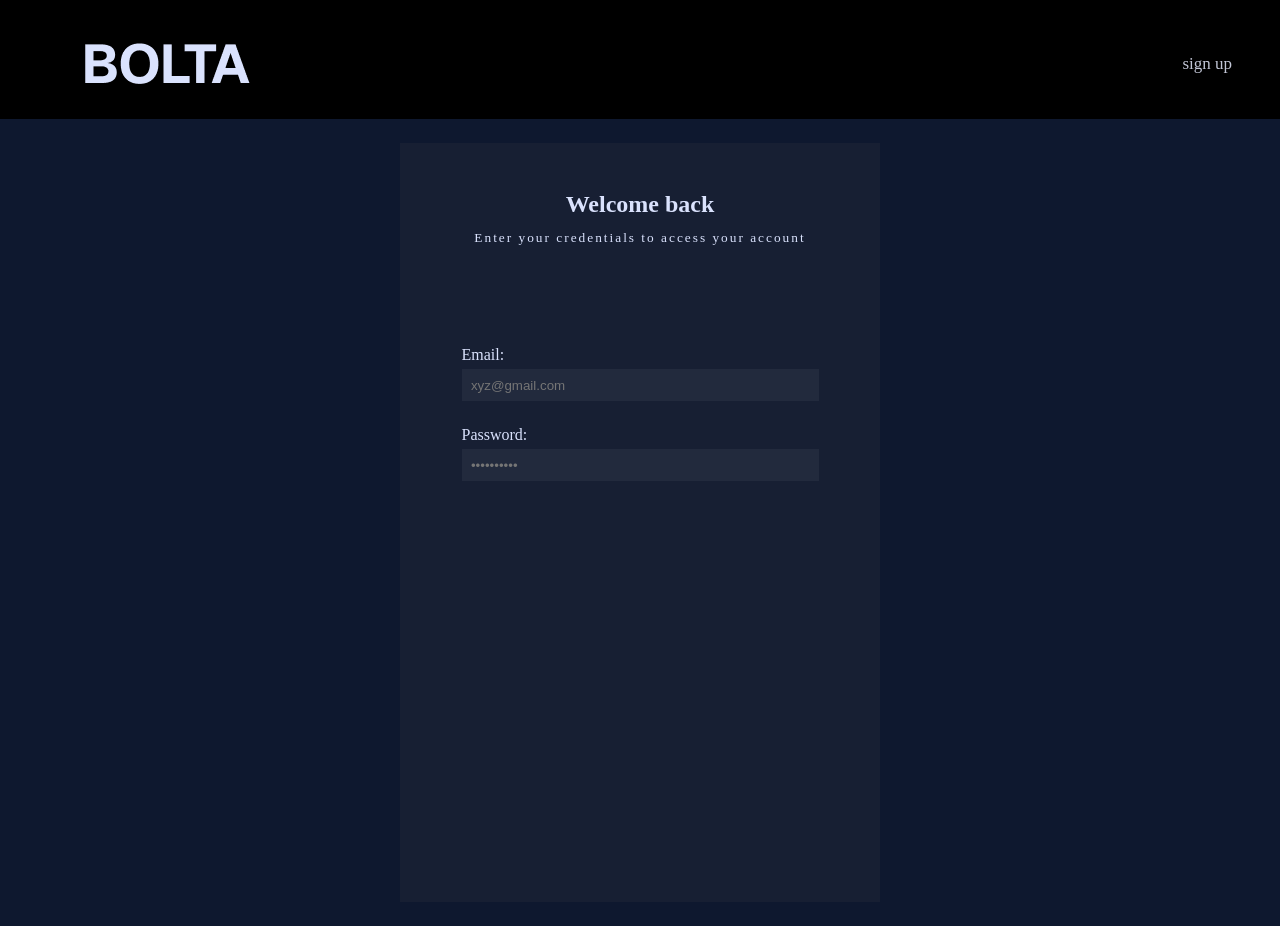
==== index.html @ 8d1f7f2f "initial commit" ====
<!DOCTYPE html>
<html lang="en">
<head>
    <meta charset="UTF-8">
    <meta name="viewport" content="width=device-width, initial-scale=1.0">
    <title>Document</title>
    <link rel="stylesheet" href="style.css">
</head>
<body>
    <header>
        <div class="headerText">
        <!-- <h1 class="logo">BOLTA</h1> -->
         <img class="logo" src="./Container.png">
        <p class="signUp">sign up</p></div>
    </header>
    <main>
        <div class="container">
          <div class="cTopHeading"> <h2>Welcome back</h2></div>
          <div class="subcTopHeading"> <p>Enter your credentials to access your account</p></div>
          <div class="emailButton">
<label for="userPassword">Email: </label>
<input type="text" size="43" maxlength="30" placeholder="  xyz@gmail.com"/>
          </div>
          
          <div class="Passward">
            <label for="userPassword">Password: </label>
            <input type="password" size="43" maxlength="10" placeholder="  ••••••••••"/>
          </div>
        </div>
    </main>
</body>
</html>
---- style.css ----
*{
    margin: 0px;
}
body{
    background-color: #0e182f;
}
header{
    background-color: #000000;
    height: 119px;
 align-content: center;
}
.headerText{
   display: flex;
 justify-content: space-between;
 align-items: center;
padding-left: 48px;
padding-right: 48px;
padding-top: 28px;
padding-bottom: 28px;
 
}
.signUp{
   font-size: 17px;
    color: #C2C6D6;
    
}
main{
    
    height: 807px;
display: flex;
justify-content: center;
align-items: center;
}
.container{
    width:480px ;
    height: 759px;
    background-color: #171F33;
    color: #DAE2FD;
    display: grid;
    justify-content: center;
    justify-items: center;
    align-content: start;
  
}
.cTopHeading{
/* display: grid;
justify-content: center; */
padding-top: 48px;
}
.subcTopHeading{
    /* display: grid;
    justify-content: center; */
    padding-top: 12px;
   font-size: smaller;
   letter-spacing: 2px;
}
label{
    display: block;
}
.emailButton{
 padding-top: 100px;
 
}
input{
   margin-top: 5px;
    border: 0;
    color: #8C909F;
    background-color: #222A3D;
    height: 30px;
}
.Passward{
    padding-top: 25px;
}
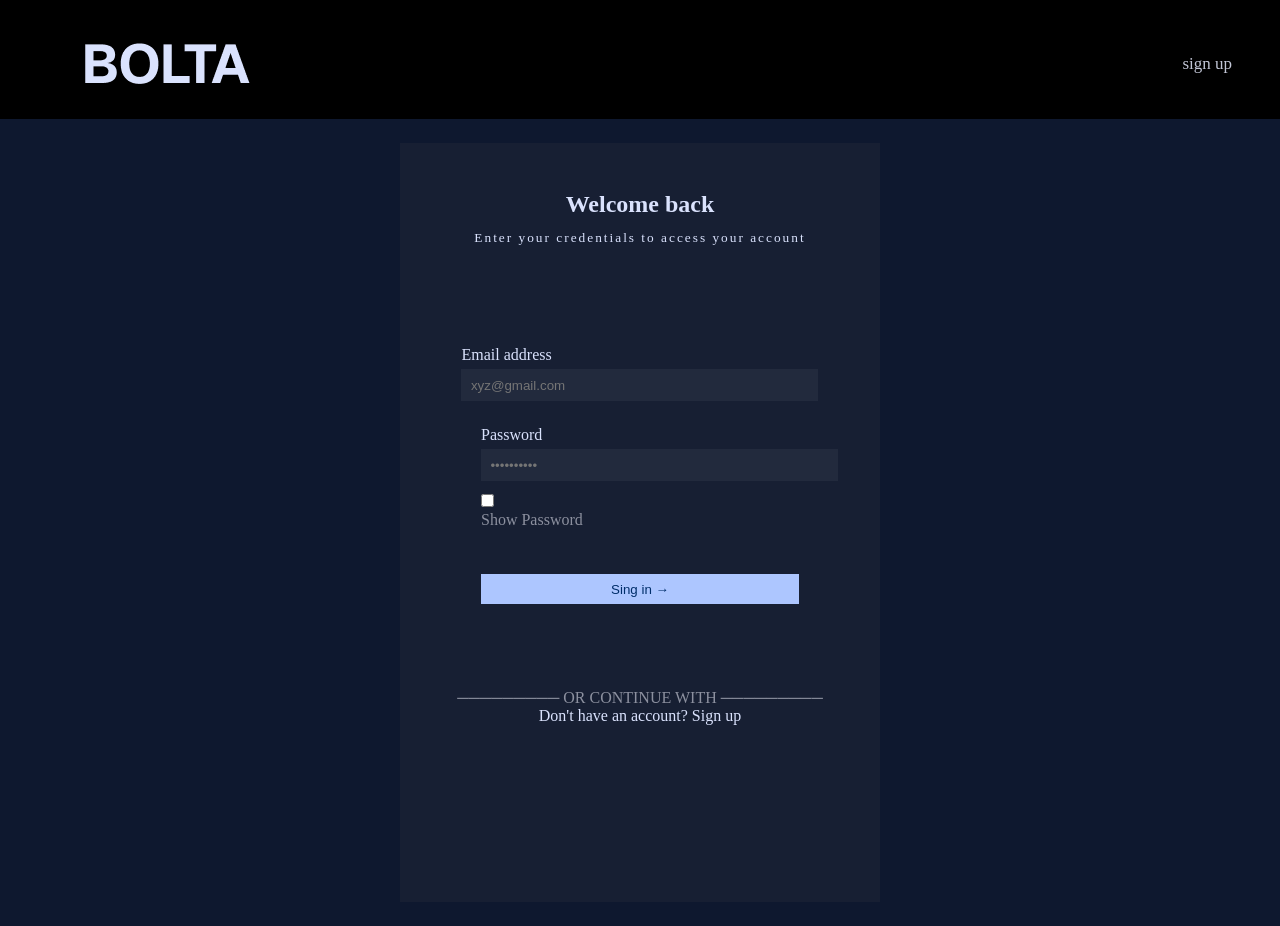
==== commit f4f9778d: "initial commit" ====
--- a/index.html
+++ b/index.html
@@ -18,14 +18,25 @@
           <div class="cTopHeading"> <h2>Welcome back</h2></div>
           <div class="subcTopHeading"> <p>Enter your credentials to access your account</p></div>
           <div class="emailButton">
-<label for="userPassword">Email: </label>
-<input type="text" size="43" maxlength="30" placeholder="  xyz@gmail.com"/>
+<label for="Email">Email address </label>
+<input class="bothinpEP" type="text" size="43" maxlength="30" placeholder="  xyz@gmail.com"/>
           </div>
           
           <div class="Passward">
-            <label for="userPassword">Password: </label>
-            <input type="password" size="43" maxlength="10" placeholder="  ••••••••••"/>
+            <label for="userPassword">Password </label>
+            <input class="bothinpEP" type="password" size="43" maxlength="10" placeholder="  ••••••••••"/>
+            <div class="showpassward">
+                 <input  type="checkbox" onclick="myFunction()">
+                <p>Show Password</p>
+            </div>
           </div>
+         
+          <button class="signin">Sing in →</button>
+
+          <p class="Or">───────── OR CONTINUE WITH ─────────</p>
+
+
+          <p>Don't have an account? <a>Sign up</a></p>
         </div>
     </main>
 </body>
--- a/style.css
+++ b/style.css
@@ -1,10 +1,10 @@
 *{
-    margin: 0px;
+   margin: 0px;
 }
 body{
     background-color: #0e182f;
 }
-header{
+header{ 
     background-color: #000000;
     height: 119px;
  align-content: center;
@@ -61,13 +61,33 @@
  padding-top: 100px;
  
 }
-input{
+.bothinpEP{
    margin-top: 5px;
     border: 0;
     color: #8C909F;
     background-color: #222A3D;
     height: 30px;
 }
+
 .Passward{
+    width: 318px;
     padding-top: 25px;
 }
+.signin{
+    margin-top: 45px;
+    border: 0;
+    color: #002E6A;
+    background-color: #ADC6FF;
+    width: 318px;
+    height: 30px;
+   
+}
+.showpassward{
+    margin-top: 12px;
+    display: inline-block;
+    color: #8C909F;
+}
+.Or{
+    color: #8C909F;
+    margin-top: 85px;
+}
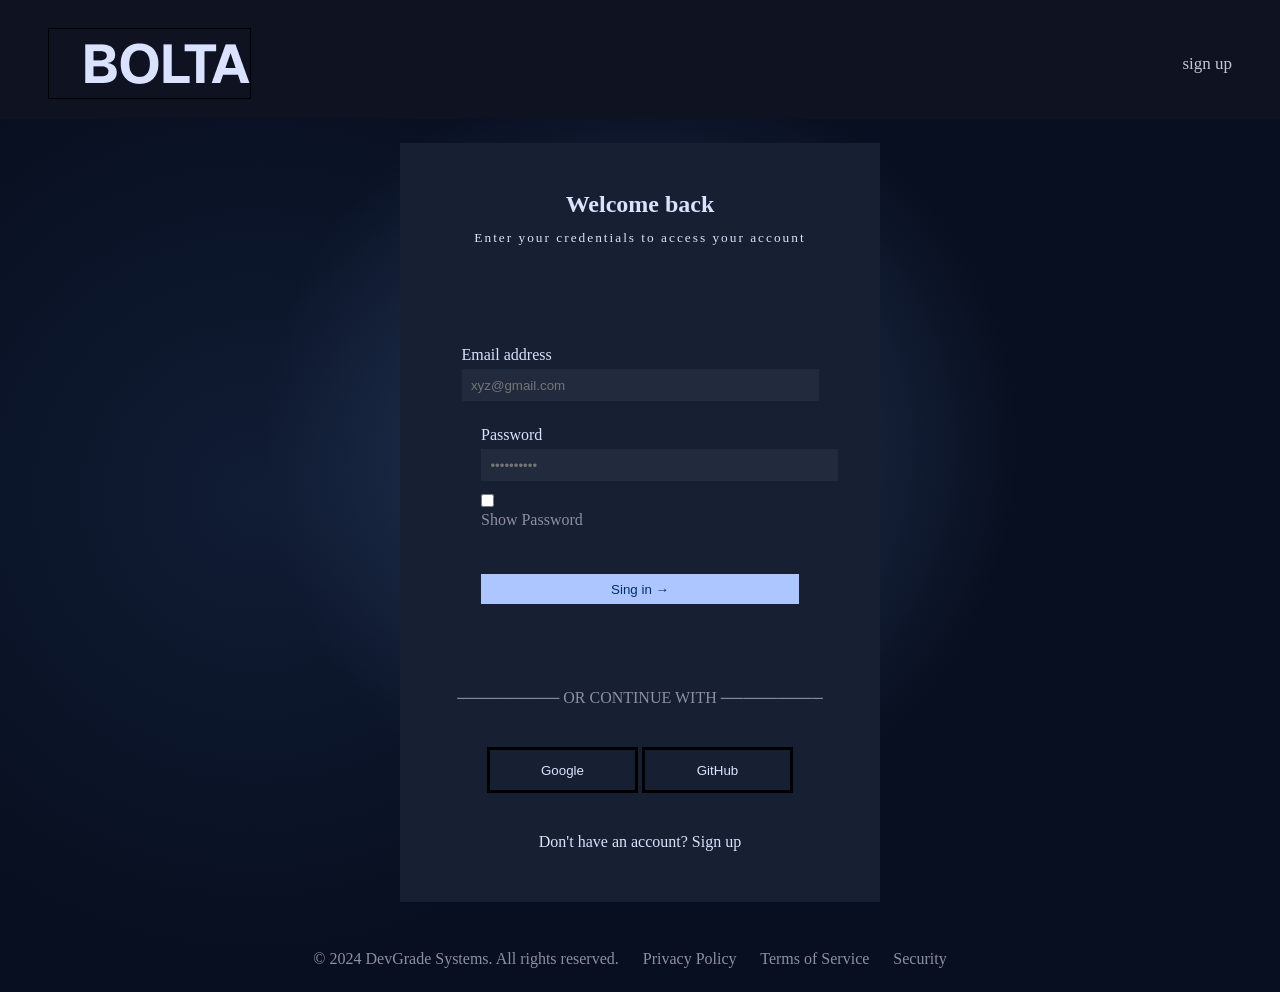
==== commit c136106e: "initial commit" ====
--- a/index.html
+++ b/index.html
@@ -34,10 +34,20 @@
           <button class="signin">Sing in →</button>
 
           <p class="Or">───────── OR CONTINUE WITH ─────────</p>
-
-
+          
+          <div id="googleGit">
+<button class="googleGit">Google</button>
+<button class="googleGit">GitHub</button>
+</div>
           <p>Don't have an account? <a>Sign up</a></p>
         </div>
     </main>
+    <footer>
+        <div>
+        <span class="copyrightSec">© 2024 DevGrade Systems. All rights reserved.</span>
+        <span class="copyrightSec">   Privacy Policy</span>
+        <span class="copyrightSec">Terms of Service</span>
+        <span class="copyrightSec">Security</span></div>
+    </footer>
 </body>
 </html>
--- a/style.css
+++ b/style.css
@@ -1,11 +1,23 @@
 *{
    margin: 0px;
 }
-body{
-    background-color: #0e182f;
+body{ min-height: 100vh;
+
+    background:
+        radial-gradient(
+            circle at 50% 45%,
+            rgba(58, 83, 125, 0.65),
+            transparent 45%
+        ),
+        radial-gradient(
+            circle at 20% 50%,
+            rgba(35, 60, 100, 0.3),
+            transparent 40%
+        ),
+        #080f20;
 }
 header{ 
-    background-color: #000000;
+    background-color: #0f1321;
     height: 119px;
  align-content: center;
 }
@@ -32,6 +44,7 @@
 align-items: center;
 }
 .container{
+    
     width:480px ;
     height: 759px;
     background-color: #171F33;
@@ -90,4 +103,27 @@
 .Or{
     color: #8C909F;
     margin-top: 85px;
+}
+.googleGit{
+    
+   border: solid black;
+    color: #DAE2FD;
+    background-color: #171F33;
+    width: 151px;
+    height: 46px;
+   
+}
+#googleGit{
+   margin: 40px;
+}
+footer{
+    color: #8C909F;
+     display: grid;
+    justify-content: center;
+    justify-items: center;
+    align-content: start;
+ margin: 24px;
+}
+.copyrightSec{
+    margin-right: 20px;
 }
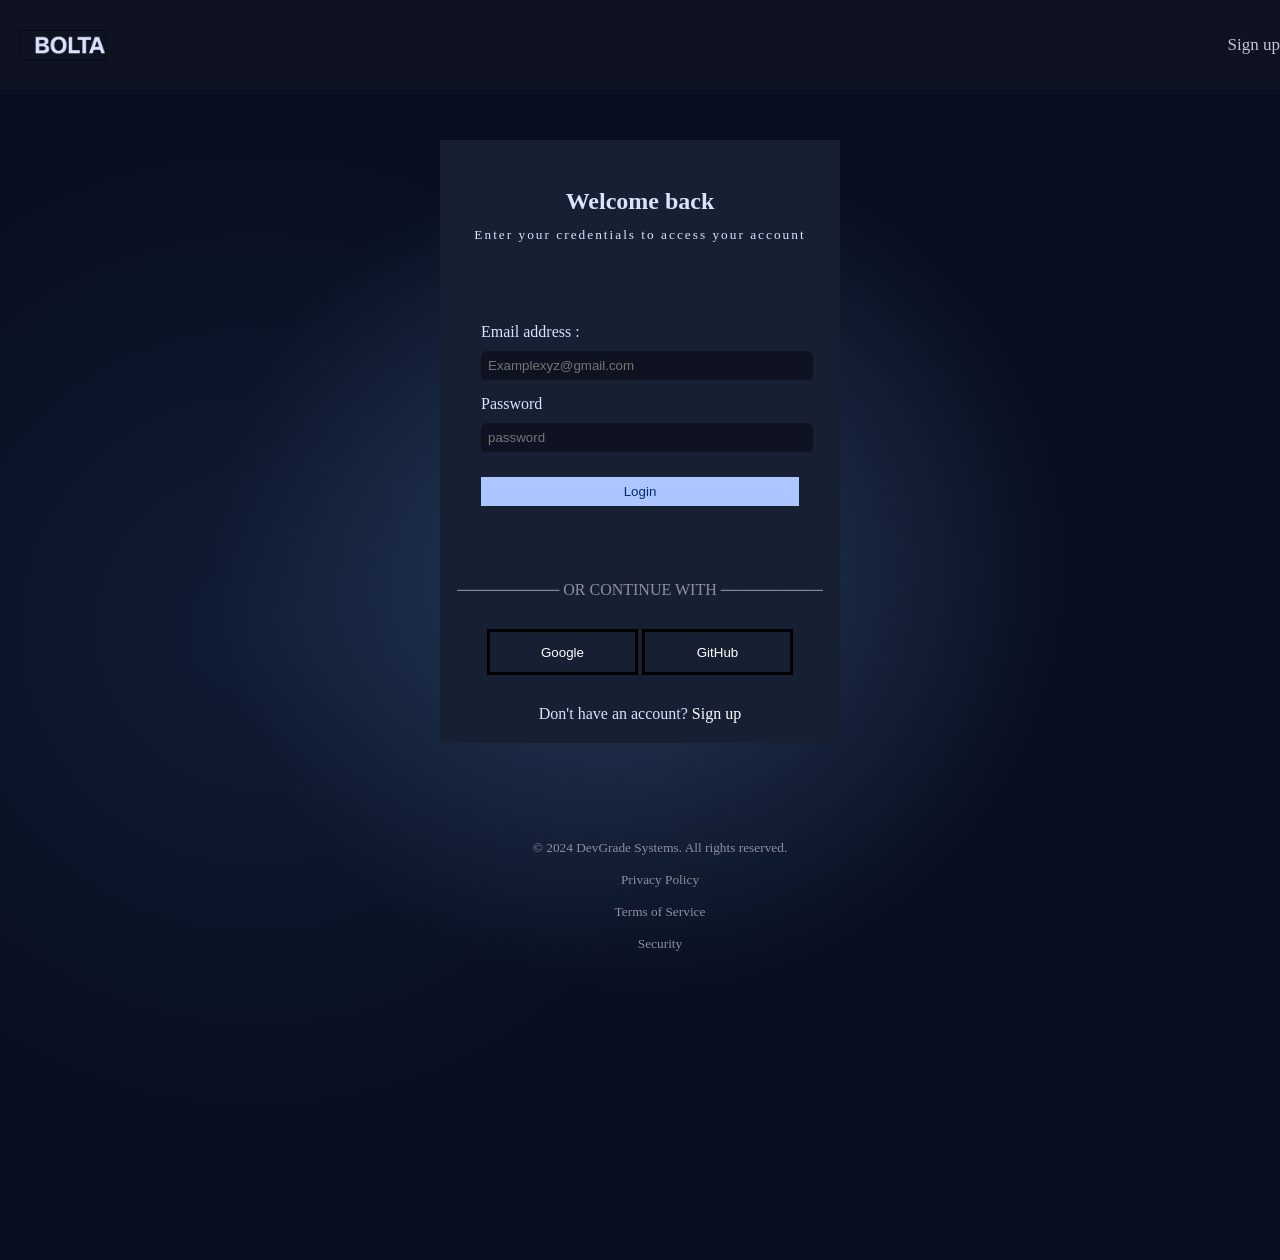
==== commit a5ea2035: "initial commit" ====
--- a/index.html
+++ b/index.html
@@ -8,46 +8,75 @@
 </head>
 <body>
     <header>
+<div class="wholeHadder">
         <div class="headerText">
         <!-- <h1 class="logo">BOLTA</h1> -->
-         <img class="logo" src="./Container.png">
-        <p class="signUp">sign up</p></div>
+         <img  class="logo" src="./Container.png">
+        <a class="signUp" href="singin">Sign up</a>
+        </div></div>
     </header>
     <main>
         <div class="container">
           <div class="cTopHeading"> <h2>Welcome back</h2></div>
           <div class="subcTopHeading"> <p>Enter your credentials to access your account</p></div>
-          <div class="emailButton">
-<label for="Email">Email address </label>
-<input class="bothinpEP" type="text" size="43" maxlength="30" placeholder="  xyz@gmail.com"/>
+          <form action="">
+
+
+          <div class="emailinput">
+<label for="Email">Email address :
+    <br><input name="emailButton" type="email" placeholder="Examplexyz@gmail.com">
+     </label>
+
           </div>
           
           <div class="Passward">
-            <label for="userPassword">Password </label>
-            <input class="bothinpEP" type="password" size="43" maxlength="10" placeholder="  ••••••••••"/>
-            <div class="showpassward">
-                 <input  type="checkbox" onclick="myFunction()">
-                <p>Show Password</p>
-            </div>
+            <label for="userPassword">Password 
+            </br>
+                <input  name="userPassword" type="password" placeholder="password">
+            </label>
+            
+
+
+            </form>
+               
+           <button name="Login" class="Login" type="submit">Login</button>
           </div>
          
-          <button class="signin">Sing in →</button>
+          
 
           <p class="Or">───────── OR CONTINUE WITH ─────────</p>
           
+
           <div id="googleGit">
-<button class="googleGit">Google</button>
-<button class="googleGit">GitHub</button>
+
+<button class="googleGit">
+    <a href="www.google.com">Google</a>
+</button>
+
+<button class="googleGit">
+    <a href="www.github.com">GitHub</a>
+</button>
+
+
 </div>
-          <p>Don't have an account? <a>Sign up</a></p>
+
+          <p class="otherOption">Don't have an account? 
+            <a href="#">Sign up</a>
+          </p>
         </div>
     </main>
+
+
     <footer>
-        <div>
-        <span class="copyrightSec">© 2024 DevGrade Systems. All rights reserved.</span>
-        <span class="copyrightSec">   Privacy Policy</span>
-        <span class="copyrightSec">Terms of Service</span>
-        <span class="copyrightSec">Security</span></div>
+        <div><ul style="list-style-type: none;">
+            <li>© 2024 DevGrade Systems. All rights reserved.</li>
+            <li> Privacy Policy</li>
+            <li>Terms of Service</li>
+            <li>Security</li>
+        </ul>
+        </div>
     </footer>
+
+
 </body>
 </html>
--- a/style.css
+++ b/style.css
@@ -1,7 +1,8 @@
 *{
    margin: 0px;
 }
-body{ min-height: 100vh;
+body{ height: 140vh;
+    
 
     background:
         radial-gradient(
@@ -17,36 +18,43 @@
         #080f20;
 }
 header{ 
-    background-color: #0f1321;
-    height: 119px;
+    height: 10vh;
+    background-color:#0f1321;   /*#0f1321;*/
  align-content: center;
+ position: sticky;
+top: 0;
 }
 .headerText{
+   
    display: flex;
  justify-content: space-between;
  align-items: center;
-padding-left: 48px;
-padding-right: 48px;
-padding-top: 28px;
-padding-bottom: 28px;
  
+}
+img{
+   padding-left: 20px;
+    height: 30px;
 }
 .signUp{
    font-size: 17px;
     color: #C2C6D6;
     
 }
+a{
+text-decoration: none;
+color: #ffff;
+}
 main{
-    
-    height: 807px;
+    margin: 50px 0 50px 0;
+   
 display: flex;
 justify-content: center;
 align-items: center;
 }
 .container{
     
-    width:480px ;
-    height: 759px;
+    width:400px ;
+    /* height: 600px; */
     background-color: #171F33;
     color: #DAE2FD;
     display: grid;
@@ -54,55 +62,53 @@
     justify-items: center;
     align-content: start;
   
+  
 }
 .cTopHeading{
-/* display: grid;
-justify-content: center; */
-padding-top: 48px;
+display: grid;
+justify-content: center; 
+ padding-top: 48px;
 }
 .subcTopHeading{
-    /* display: grid;
-    justify-content: center; */
+    display: grid;
+    justify-content: center;
     padding-top: 12px;
    font-size: smaller;
    letter-spacing: 2px;
 }
-label{
-    display: block;
-}
-.emailButton{
- padding-top: 100px;
+
+.emailinput{
+ padding-top: 80px;
  
 }
-.bothinpEP{
-   margin-top: 5px;
-    border: 0;
-    color: #8C909F;
-    background-color: #222A3D;
-    height: 30px;
+
+
+input{
+   background-color: #0f1321;
+   color: #ADC6FF;
+    width: 100%;
+    margin-top: 10px;
+    padding: 7px;
+    border: none;
+    border-radius: 6px;
 }
-
 .Passward{
     width: 318px;
-    padding-top: 25px;
+    padding-top: 15px;
 }
-.signin{
-    margin-top: 45px;
+.Login{
+    margin-top: 25px;
     border: 0;
     color: #002E6A;
     background-color: #ADC6FF;
-    width: 318px;
-    height: 30px;
-   
+    width: 100%;
+    padding: 7px;
+    
 }
-.showpassward{
-    margin-top: 12px;
-    display: inline-block;
-    color: #8C909F;
-}
+
 .Or{
     color: #8C909F;
-    margin-top: 85px;
+    margin-top: 75px;
 }
 .googleGit{
     
@@ -114,16 +120,33 @@
    
 }
 #googleGit{
-   margin: 40px;
+   margin: 30px;
+}
+.otherOption{
+    padding-bottom: 20px;
 }
 footer{
+  
+    text-align: center;
     color: #8C909F;
-     display: grid;
-    justify-content: center;
-    justify-items: center;
-    align-content: start;
- margin: 24px;
+    font-size: smaller;
+ padding: 15px;
+ white-space: pre-line;
 }
-.copyrightSec{
-    margin-right: 20px;
+
+.Login:hover{
+    background-color: #7ea4fb;
+}
+.googleGit:hover{
+    background-color: #222d49;
+}
+
+@media (max-width:391px){
+ .container{
+    width: 300px;
+ }
+ .subcTopHeading{
+  letter-spacing: 0.5px;
+    text-align: center;
+ }
 }
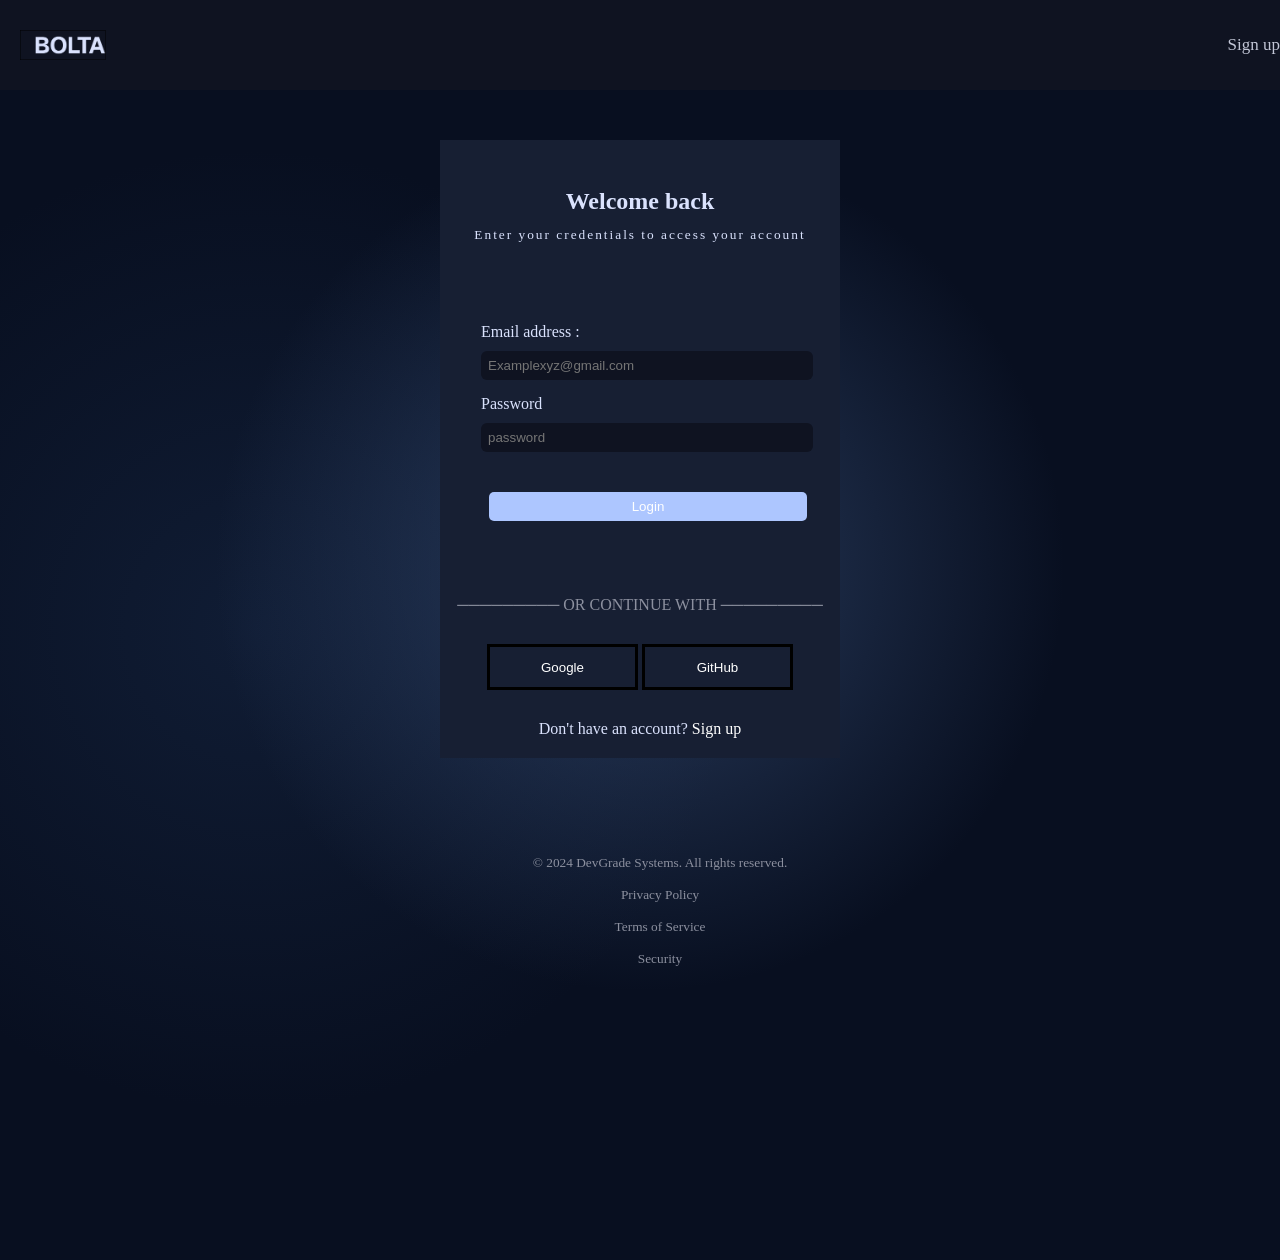
==== commit cf277eb7: "website responsive" ====
--- a/index.html
+++ b/index.html
@@ -12,9 +12,13 @@
         <div class="headerText">
         <!-- <h1 class="logo">BOLTA</h1> -->
          <img  class="logo" src="./Container.png">
-        <a class="signUp" href="singin">Sign up</a>
+        <a class="signUp" href="error404/index.html">Sign up</a>
         </div></div>
     </header>
+
+
+
+
     <main>
         <div class="container">
           <div class="cTopHeading"> <h2>Welcome back</h2></div>
@@ -24,7 +28,10 @@
 
           <div class="emailinput">
 <label for="Email">Email address :
-    <br><input name="emailButton" type="email" placeholder="Examplexyz@gmail.com">
+    <br>
+    
+    <input name="emailButton" type="email" placeholder="Examplexyz@gmail.com">
+
      </label>
 
           </div>
@@ -39,7 +46,8 @@
 
             </form>
                
-           <button name="Login" class="Login" type="submit">Login</button>
+           <button name="Login" class="Login" type="submit">
+            <a href="error404/index.html">Login</a></button>
           </div>
          
           
@@ -50,18 +58,18 @@
           <div id="googleGit">
 
 <button class="googleGit">
-    <a href="www.google.com">Google</a>
+    <a href="error404/index.html">Google</a>
 </button>
 
 <button class="googleGit">
-    <a href="www.github.com">GitHub</a>
+    <a href="error404/index.html">GitHub</a>
 </button>
 
 
 </div>
 
           <p class="otherOption">Don't have an account? 
-            <a href="#">Sign up</a>
+            <a href="error404/index.html">Sign up</a>
           </p>
         </div>
     </main>
--- a/style.css
+++ b/style.css
@@ -97,13 +97,14 @@
     padding-top: 15px;
 }
 .Login{
-    margin-top: 25px;
+    margin-left: 8px;
+    margin-top: 40px;
+    padding: 7px;
     border: 0;
     color: #002E6A;
     background-color: #ADC6FF;
     width: 100%;
-    padding: 7px;
-    
+    border-radius: 5px;
 }
 
 .Or{
@@ -142,11 +143,45 @@
 }
 
 @media (max-width:391px){
+   
+    .signUp{
+   margin-right: 20px;
+   font-size: small;
+}
  .container{
     width: 300px;
+    font-size: small;
  }
  .subcTopHeading{
   letter-spacing: 0.5px;
     text-align: center;
  }
+ label{
+    margin: 25px;
+    margin-bottom: 10px;
+ }
+ input{
+    width: 80%;
+    margin: 25px;
+    margin-bottom: 10px;
+}
+.Login{
+    margin-left: 33px;  
+    width: 80%; 
+    margin-bottom: 0px;
+    
+}
+.Or{
+    color: #8C909F;
+    margin-top: 75px;
+    font-size: x-small;
+}
+.googleGit{
+    margin: 3px;
+    width: 90px;
+    height: 36px;  
+}
+footer{
+  padding-bottom: 0;
+}
 }
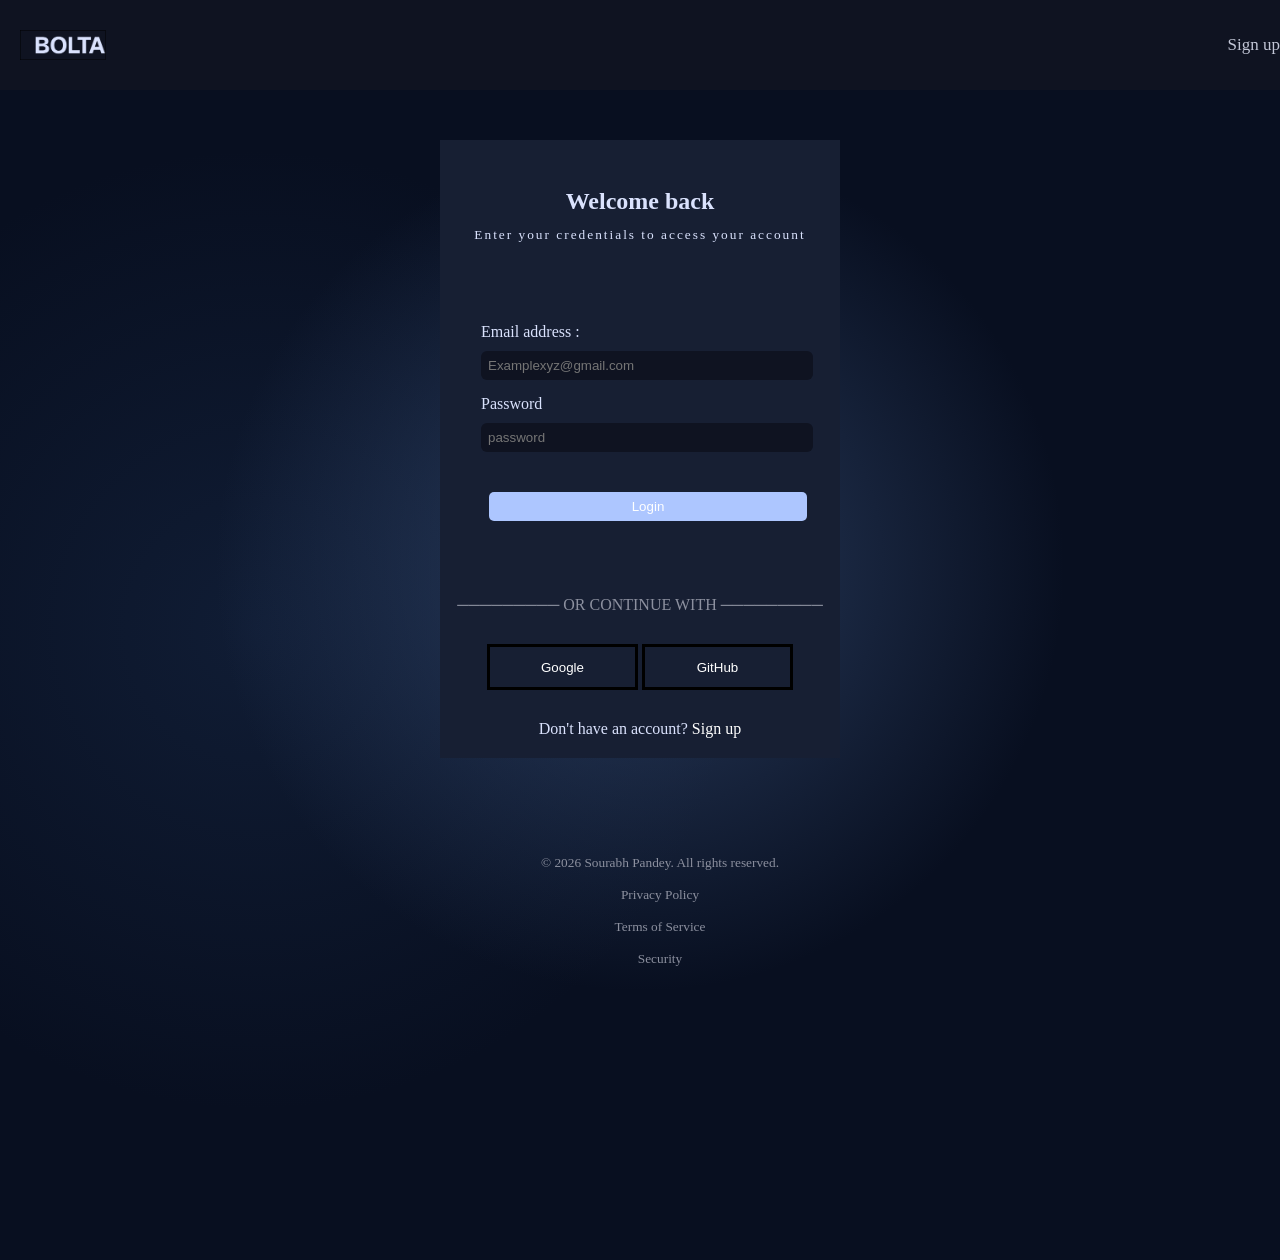
==== commit 053936a2: "Update index.html" ====
--- a/index.html
+++ b/index.html
@@ -11,8 +11,8 @@
 <div class="wholeHadder">
         <div class="headerText">
         <!-- <h1 class="logo">BOLTA</h1> -->
-         <img  class="logo" src="./Container.png">
-        <a class="signUp" href="error404/index.html">Sign up</a>
+         <img  class="logo" src="Image.PNG/Container.png">
+        <a class="signUp" href="404ERROR/error.html">Sign up</a>
         </div></div>
     </header>
 
@@ -47,7 +47,7 @@
             </form>
                
            <button name="Login" class="Login" type="submit">
-            <a href="error404/index.html">Login</a></button>
+            <a href="404ERROR/error.html">Login</a></button>
           </div>
          
           
@@ -58,18 +58,18 @@
           <div id="googleGit">
 
 <button class="googleGit">
-    <a href="error404/index.html">Google</a>
+    <a href="404ERROR/error.html">Google</a>
 </button>
 
 <button class="googleGit">
-    <a href="error404/index.html">GitHub</a>
+    <a href="404ERROR/error.html">GitHub</a>
 </button>
 
 
 </div>
 
           <p class="otherOption">Don't have an account? 
-            <a href="error404/index.html">Sign up</a>
+            <a href="404ERROR/error.html">Sign up</a>
           </p>
         </div>
     </main>
@@ -77,7 +77,7 @@
 
     <footer>
         <div><ul style="list-style-type: none;">
-            <li>© 2024 DevGrade Systems. All rights reserved.</li>
+            <li>© 2026 Sourabh Pandey. All rights reserved.</li>
             <li> Privacy Policy</li>
             <li>Terms of Service</li>
             <li>Security</li>
--- a/style.css
+++ b/style.css
@@ -142,14 +142,14 @@
     background-color: #222d49;
 }
 
-@media (max-width:391px){
+@media (max-width:500px){
    
     .signUp{
-   margin-right: 20px;
+   margin-right: 25px;
    font-size: small;
 }
  .container{
-    width: 300px;
+    width: 350px;
     font-size: small;
  }
  .subcTopHeading{
